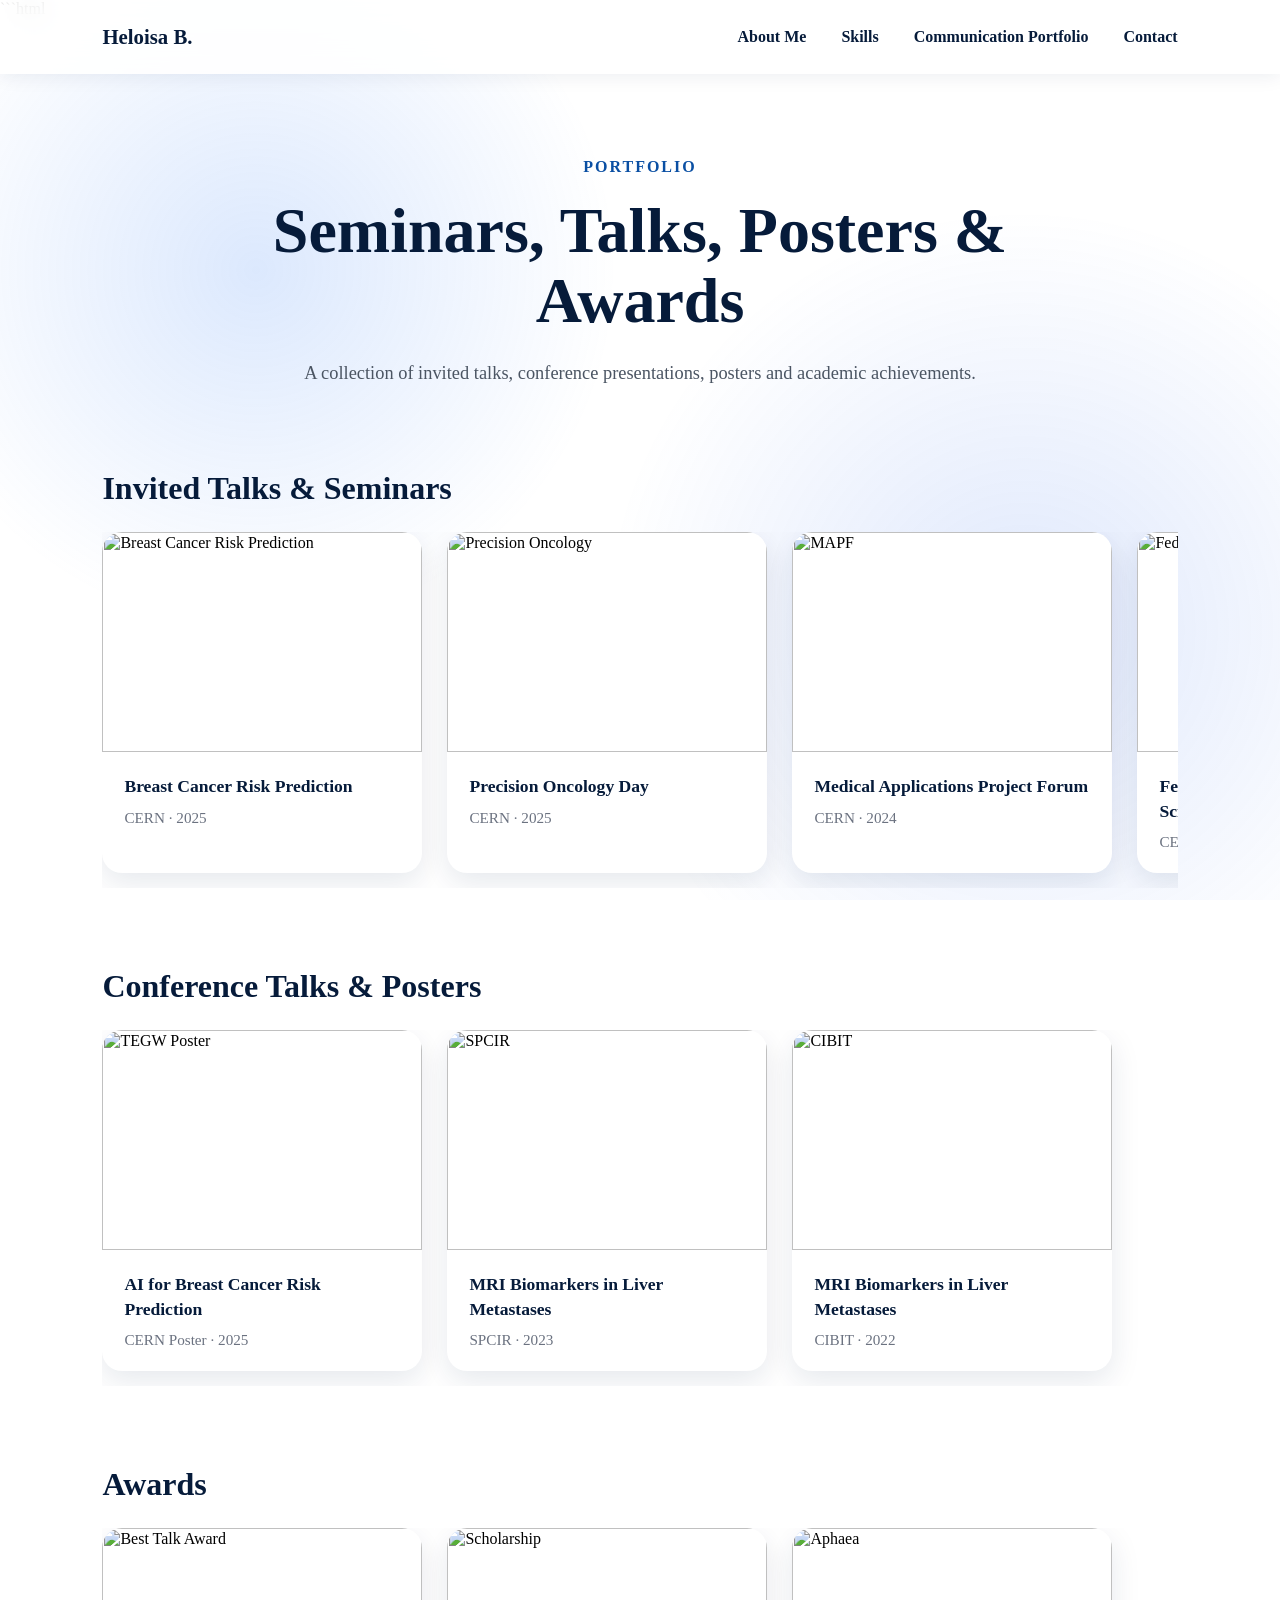
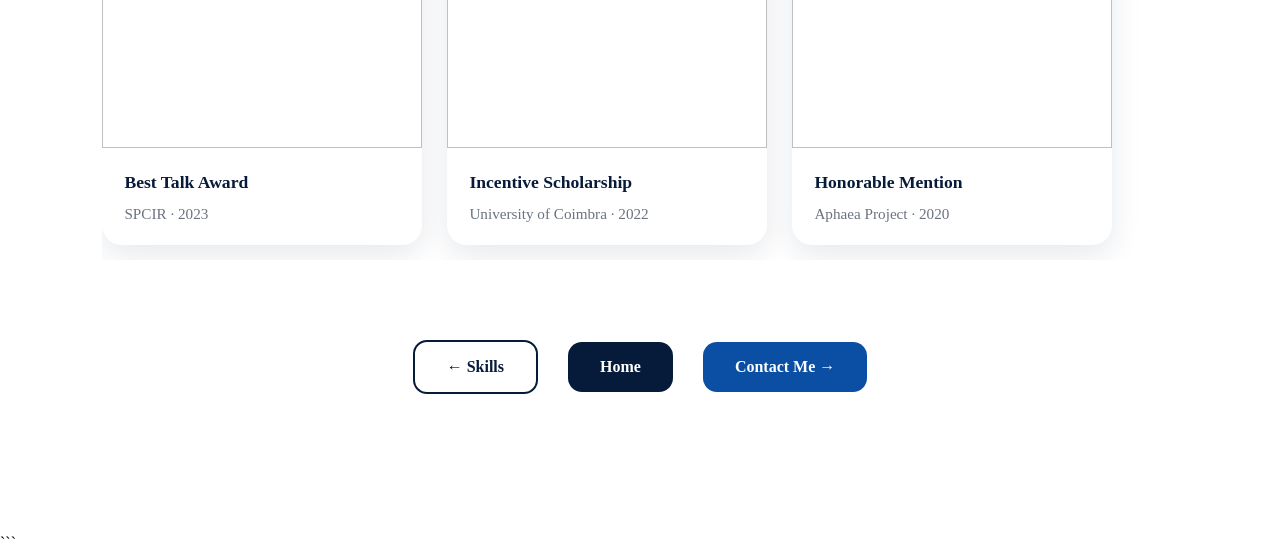
==== portfolio.html @ c159a64e "Add files via upload" ====
```html
<!DOCTYPE html>
<html lang="en">

<head>

    <meta charset="UTF-8">
    <meta name="viewport" content="width=device-width, initial-scale=1.0">

    <title>Portfolio | Heloisa B.</title>

    <link rel="stylesheet" href="css/style.css">

    <link rel="preconnect" href="https://fonts.googleapis.com">

    <link href="https://fonts.googleapis.com/css2?family=Inter:wght@300;400;500;600;700&display=swap"
        rel="stylesheet">

</head>

<body>

    <header>

        <div class="logo">
            <a href="index.html">Heloisa B.</a>
        </div>

        <nav>

            <ul>

                <li><a href="about.html">About Me</a></li>
                <li><a href="skills.html">Skills</a></li>
                <li><a href="portfolio.html">Communication Portfolio</a></li>
                <li><a href="contact.html">Contact</a></li>

            </ul>

        </nav>

    </header>

    <main class="portfolio-page">

        <!-- HERO -->

        <section class="portfolio-hero">

            <span>PORTFOLIO</span>

            <h1>
                Seminars, Talks, Posters & Awards
            </h1>

            <p>
                A collection of invited talks, conference presentations, posters and academic achievements.
            </p>

        </section>

        <!-- INVITED TALKS -->

        <section class="portfolio-row">

            <h2>Invited Talks & Seminars</h2>

            <div class="presentation-row">

                <a href="https://indico.cern.ch/event/1606396/"
                    target="_blank"
                    class="presentation-card">

                    <img src="images/portfolio/talk1.png"
                        alt="Breast Cancer Risk Prediction">

                    <div class="presentation-info">

                        <h3>
                            Breast Cancer Risk Prediction
                        </h3>

                        <p>
                            CERN · 2025
                        </p>

                    </div>

                </a>

                <a href="https://indico.cern.ch/event/1504090/"
                    target="_blank"
                    class="presentation-card">

                    <img src="images/portfolio/1.jpeg"
                        alt="Precision Oncology">

                    <div class="presentation-info">

                        <h3>
                            Precision Oncology Day
                        </h3>

                        <p>
                            CERN · 2025
                        </p>

                    </div>

                </a>

                <a href="#"
                    class="presentation-card">

                    <img src="images/cern3.jpg"
                        alt="MAPF">

                    <div class="presentation-info">

                        <h3>
                            Medical Applications Project Forum
                        </h3>

                        <p>
                            CERN · 2024
                        </p>

                    </div>

                </a>

                <a href="https://indico.cern.ch/event/1411952/#5-breast-cancer-screeing-with"
                    target="_blank"
                    class="presentation-card">

                    <img src="images/portfolio/1.jpeg"
                        alt="Federated Learning">

                    <div class="presentation-info">

                        <h3>
                            Federated Learning for BC Screening
                        </h3>

                        <p>
                            CERN · 2024
                        </p>

                    </div>

                </a>

                <a href="https://www.uc.pt/fctuc/dei/agenda-dei/talks-cern/"
                    target="_blank"
                    class="presentation-card">

                    <img src="images/portfolio/1.jpeg"
                        alt="FCTUC Talk">

                    <div class="presentation-info">

                        <h3>
                            AI Tool for Breast Cancer
                        </h3>

                        <p>
                            University of Coimbra · 2024
                        </p>

                    </div>

                </a>

            </div>

        </section>

        <!-- CONFERENCE TALKS -->

        <section class="portfolio-row">

            <h2>Conference Talks & Posters</h2>

            <div class="presentation-row">

                <a href="#"
                    class="presentation-card">

                    <img src="images/portfolio/1.jpeg"
                        alt="TEGW Poster">

                    <div class="presentation-info">

                        <h3>
                            AI for Breast Cancer Risk Prediction
                        </h3>

                        <p>
                            CERN Poster · 2025
                        </p>

                    </div>

                </a>

                <a href="https://trabalhos.spcir.com/trabalhos/comunicacoes"
                    target="_blank"
                    class="presentation-card">

                    <img src="images/portfolio/congresso1.JPG"
                        alt="SPCIR">

                    <div class="presentation-info">

                        <h3>
                            MRI Biomarkers in Liver Metastases
                        </h3>

                        <p>
                            SPCIR · 2023
                        </p>

                    </div>

                </a>

                <a href="https://www.diverselab-cibit.com/menu/outputs"
                    target="_blank"
                    class="presentation-card">

                    <img src="images/portfolio/cibit.png"
                        alt="CIBIT">

                    <div class="presentation-info">

                        <h3>
                            MRI Biomarkers in Liver Metastases
                        </h3>

                        <p>
                            CIBIT · 2022
                        </p>

                    </div>

                </a>

            </div>

        </section>

        <!-- AWARDS -->

        <section class="portfolio-row">

            <h2>Awards</h2>

            <div class="presentation-row">

                <div class="presentation-card">

                    <img src="images/portfolio/congresso1.JPG"
                        alt="Best Talk Award">

                    <div class="presentation-info">

                        <h3>
                            Best Talk Award
                        </h3>

                        <p>
                            SPCIR · 2023
                        </p>

                    </div>

                </div>

                <a href="https://www.uc.pt/en/academic-services/awards-scholarships-uc/incentive-masters-research/"
                    target="_blank"
                    class="presentation-card">

                    <img src="images/portfolio/uclogo.jpeg"
                        alt="Scholarship">

                    <div class="presentation-info">

                        <h3>
                            Incentive Scholarship
                        </h3>

                        <p>
                            University of Coimbra · 2022
                        </p>

                    </div>

                </a>

                <div class="presentation-card">

                    <img src="images/aphaea.gif"
                        alt="Aphaea">

                    <div class="presentation-info">

                        <h3>
                            Honorable Mention
                        </h3>

                        <p>
                            Aphaea Project · 2020
                        </p>

                    </div>

                </div>

            </div>

        </section>

        <!-- NAVIGATION -->

        <section class="page-navigation">

            <a href="skills.html" class="nav-btn secondary">
                ← Skills
            </a>
        
            <a href="index.html" class="nav-btn primary">
                Home
            </a>
        
            <a href="contact.html" class="nav-btn portfolio">
                Contact Me →
            </a>
        
        </section>

    </main>

</body>

</html>
```
---- css/style.css ----
*{
    margin:0;
    padding:0;
    box-sizing:border-box;
}

html{
    scroll-behavior:smooth;
}

body::before{
    content:"";
    position:fixed;
    inset:0;
    z-index:-1;

    background:
        radial-gradient(circle at 20% 30%, rgba(59,130,246,.18) 0%, transparent 30%),
        radial-gradient(circle at 80% 70%, rgba(37,99,235,.15) 0%, transparent 35%);

    animation:floatBackground 18s ease-in-out infinite alternate;
}

@keyframes floatBackground{
    from{
        transform:translateY(0) translateX(0);
    }
    to{
        transform:translateY(-40px) translateX(30px);
    }
}

/* HEADER */

header{
    display:flex;
    justify-content:space-between;
    align-items:center;
    padding:25px 8%;
    position:fixed;
    top:0;
    width:100%;
    background:rgba(255,255,255,.88);
    backdrop-filter:blur(14px);
    box-shadow:0 2px 18px rgba(8,37,77,.08);
    z-index:1000;
}

.logo{
    font-weight:700;
    font-size:1.3rem;
    color:#061B3A;
}

nav ul{
    display:flex;
    gap:35px;
    list-style:none;
}

nav a{
    text-decoration:none;
    color:#061B3A;
    font-weight:600;
    transition:.3s;
}

nav a:hover{
    color:#0A4FA3;
}

/* HERO */

.hero{
    min-height:100vh;
    display:flex;
    justify-content:center;
    align-items:center;
    text-align:center;
    padding:120px 8% 80px;
    background:transparent;
}

.hero-left{
    width:100%;
    max-width:1000px;
}

.hero h1{
    font-size:5rem;
    line-height:1.1;
    margin-bottom:25px;
    color:#061B3A;
}

.hero span{
    color:#0A4FA3;
}

.hero p{
    font-size:1.25rem;
    line-height:1.8;
    color:#4b5563;
    margin-bottom:35px;
    max-width:800px;
    margin-left:auto;
    margin-right:auto;
}

.buttons{
    display:flex;
    justify-content:center;
    gap:20px;
    flex-wrap:wrap;
}

.btn-primary{
    background:#061B3A;
    color:white;
    padding:16px 30px;
    border-radius:12px;
    text-decoration:none;
    transition:.3s;
}

.btn-primary:hover{
    background:#0A4FA3;
    transform:translateY(-3px);
}

.btn-secondary{
    border:2px solid #061B3A;
    padding:16px 30px;
    border-radius:12px;
    text-decoration:none;
    color:#061B3A;
    transition:.3s;
}

.btn-secondary:hover{
    background:#061B3A;
    color:white;
    transform:translateY(-3px);
}

/* WHAT I DO */

.what-i-do{
    text-align:center;
    padding:120px 20px 90px;
    background:transparent;
}

.what-i-do span{
    color:#0A4FA3;
    font-weight:700;
    letter-spacing:2px;
}

.what-i-do h2{
    margin-top:15px;
    font-size:3rem;
    color:#061B3A;
}

.what-i-do p{
    margin-top:20px;
    max-width:700px;
    margin-left:auto;
    margin-right:auto;
    color:#4b5563;
    line-height:1.8;
}

/* PORTFOLIO */

.portfolio-preview{
    padding:100px 8%;
    background:transparent;
}

.portfolio-preview h2{
    text-align:center;
    margin-bottom:50px;
    color:#061B3A;
    font-size:2.5rem;
}

.portfolio-grid{
    display:grid;
    grid-template-columns:repeat(3,1fr);
    gap:30px;
}
.portfolio-card{
    background:white;
    border-radius:18px;
    overflow:hidden;
    box-shadow:0 10px 30px rgba(8,37,77,.10);
    transition:.3s;
}

.portfolio-card:hover{
    transform:translateY(-8px);
    box-shadow:0 20px 50px rgba(8,37,77,.18);
}

.portfolio-card img{
    width:100%;
    height:220px;
    object-fit:cover;
}

.portfolio-content{
    padding:25px;
}

.portfolio-content h3{
    margin-bottom:10px;
    color:#061B3A;
}

.portfolio-content p{
    color:#555;
    line-height:1.6;
    margin-bottom:20px;
}

.portfolio-content a{
    color:#0A4FA3;
    font-weight:700;
    text-decoration:none;
}

/* OLD QUICK LINKS */

.quick-links{
    display:none;
}

/* RESPONSIVE */

@media(max-width:1000px){

    .hero h1{
        font-size:3.8rem;
    }

    .hero p{
        font-size:1.1rem;
    }

    .portfolio-grid{
        grid-template-columns:repeat(2,1fr);
    }
}

@media(max-width:650px){

    header{
        flex-direction:column;
        gap:18px;
    }

    nav ul{
        gap:18px;
        flex-wrap:wrap;
        justify-content:center;
    }

    .hero h1{
        font-size:2.8rem;
    }

    .hero p{
        font-size:1rem;
    }

    .buttons{
        flex-direction:column;
        align-items:center;
    }

    .portfolio-grid{
        grid-template-columns:1fr;
    }
}

/* ABOUT PAGE */

.about-page{
    padding:140px 8% 100px;
    min-height:100vh;
}

.about-hero{
    display:flex;
    align-items:center;
    justify-content:center;
    gap:60px;
    max-width:1200px;
    margin:0 auto 80px;
}

.about-intro{
    flex:1;
}

.about-photo{
    flex-shrink:0;
}

.about-photo img{
    width:320px;
    height:320px;
    object-fit:cover;
    border-radius:30px;

    box-shadow:
        0 20px 50px rgba(8,37,77,.15),
        0 0 0 8px rgba(255,255,255,.4);
}

.about-hero span{
    color:#0A4FA3;
    font-weight:700;
    letter-spacing:2px;
}

.about-hero h1{
    font-size:4rem;
    line-height:1.1;
    margin:20px 0;
    color:#061B3A;
}

.about-hero p{
    font-size:1.2rem;
    line-height:1.8;
    color:#4b5563;
}

.cv-section{
    max-width:1100px;
    margin:0 auto;
    display:flex;
    flex-direction:column;
    gap:35px;
}

.cv-block{
    background:rgba(255,255,255,.82);
    backdrop-filter:blur(14px);
    border:1px solid rgba(255,255,255,.65);
    border-radius:24px;
    padding:40px;
    box-shadow:0 20px 50px rgba(8,37,77,.10);
}

.cv-block h2{
    font-size:2rem;
    color:#061B3A;
    margin-bottom:25px;
}

.cv-block p{
    color:#4b5563;
    line-height:1.8;
    margin-bottom:12px;
}

.cv-item{
    padding-top:25px;
    margin-top:25px;
    border-top:1px solid rgba(6,27,58,.12);
}

.cv-item:first-of-type{
    padding-top:0;
    margin-top:0;
    border-top:none;
}

.cv-item-header{
    display:flex;
    justify-content:space-between;
    gap:20px;
    align-items:flex-start;
    margin-bottom:12px;
}

.cv-item-header h3{
    color:#061B3A;
    font-size:1.35rem;
}

.cv-item-header span{
    color:#0A4FA3;
    font-weight:700;
    white-space:nowrap;
}

.cv-item ul{
    margin-top:15px;
    padding-left:22px;
}

.cv-item li{
    color:#4b5563;
    line-height:1.8;
    margin-bottom:8px;
}

/* ABOUT RESPONSIVE */

@media(max-width:800px){

    .about-hero h1{
        font-size:2.8rem;
    }

    .cv-block{
        padding:28px;
    }

    .cv-item-header{
        flex-direction:column;
        gap:6px;
    }
}

.logo a{
    text-decoration:none;
    color:#061B3A;
    font-weight:700;
    font-size:1.3rem;
    transition:.3s;
}

.logo a:hover{
    color:#0A4FA3;
}

/* EXPERIENCE & EDUCATION LINKS */

.career-navigation{
    display:grid;
    grid-template-columns:repeat(2,1fr);
    gap:30px;
    max-width:1100px;
    margin:50px auto 0;
}

.career-card{
    background:rgba(255,255,255,.82);
    backdrop-filter:blur(14px);
    border:1px solid rgba(255,255,255,.65);
    border-radius:24px;
    padding:35px;
    text-decoration:none;
    color:inherit;
    box-shadow:0 20px 50px rgba(8,37,77,.10);
    transition:.3s;
}

.career-card:hover{
    transform:translateY(-8px);
    box-shadow:0 30px 60px rgba(8,37,77,.18);
}

.career-card h3{
    color:#061B3A;
    font-size:1.7rem;
    margin-bottom:12px;
}

.career-card p{
    color:#4b5563;
    line-height:1.8;
    margin-bottom:25px;
}

.career-card span{
    color:#0A4FA3;
    font-weight:700;
}

/* RESPONSIVE */

@media(max-width:800px){
    .career-navigation{
        grid-template-columns:1fr;
    }
}

/* EXPERIENCE PAGE */

.experience-page{
    padding:140px 8% 100px;
}

.experience-hero{
    max-width:1100px;
    margin:0 auto 80px;
    text-align:center;
}

.experience-hero img{
    width:100%;
    height:420px;
    object-fit:cover;

    border-radius:30px;

    box-shadow:
        0 20px 50px rgba(8,37,77,.15);
}

.experience-hero h1{
    margin-top:35px;
    font-size:4rem;
    color:#061B3A;
}

.experience-hero p{
    margin-top:20px;
    font-size:1.2rem;
    color:#4b5563;
    line-height:1.8;
    max-width:800px;
    margin-left:auto;
    margin-right:auto;
}

/* PAGE NAVIGATION */

.page-navigation{
    display:flex;
    justify-content:center;
    align-items:center;
    gap:20px;
    margin:80px auto 40px;
    flex-wrap:wrap;
}

.nav-btn{
    padding:16px 32px;
    border-radius:14px;
    text-decoration:none;
    font-weight:600;
    transition:.3s;
}

/* ABOUT */

.nav-btn.secondary{
    border:2px solid #061B3A;
    color:#061B3A;
    background:white;
}

.nav-btn.secondary:hover{
    background:#061B3A;
    color:white;
    transform:translateY(-3px);
}

/* PORTFOLIO */

.nav-btn.portfolio{
    background:#0A4FA3;
    color:white;
}

.nav-btn.portfolio:hover{
    background:#2563eb;
    transform:translateY(-3px);
}

/* HOME */

.nav-btn.primary{
    background:#061B3A;
    color:white;
}

.nav-btn.primary:hover{
    background:#0A4FA3;
    transform:translateY(-3px);
}
.page-navigation{
    display:flex;
    justify-content:center;
    align-items:center;
    gap:30px;
    margin:80px auto 40px;
    flex-wrap:wrap;
}
/* SKILLS PAGE */

.skills-page{
    padding:140px 8% 100px;
    min-height:100vh;
}

.skills-hero{
    text-align:center;
    max-width:950px;
    margin:0 auto 80px;
}

.skills-hero span{
    color:#0A4FA3;
    font-weight:700;
    letter-spacing:2px;
}

.skills-hero h1{
    font-size:4rem;
    line-height:1.1;
    margin:20px 0;
    color:#061B3A;
}

.skills-hero p{
    font-size:1.2rem;
    line-height:1.8;
    color:#4b5563;
}

.skills-overview{
    max-width:1200px;
    margin:0 auto 70px;
    display:grid;
    grid-template-columns:repeat(3,1fr);
    gap:35px;
}

.skill-column{
    background:rgba(255,255,255,.72);
    backdrop-filter:blur(14px);
    border:1px solid rgba(255,255,255,.65);
    border-radius:28px;
    padding:35px;
    box-shadow:0 20px 50px rgba(8,37,77,.10);
}

.skill-icon{
    width:95px;
    height:95px;
    border-radius:50%;
    background:rgba(124,58,237,.10);
    display:flex;
    align-items:center;
    justify-content:center;
    font-size:2.8rem;
    margin-bottom:25px;
}

.skill-column h2{
    color:#7c3aed;
    font-size:1.25rem;
    letter-spacing:1.5px;
    text-transform:uppercase;
    margin-bottom:20px;
}

.skill-column ul{
    padding-left:20px;
}

.skill-column li{
    color:#4b5563;
    line-height:1.9;
    margin-bottom:8px;
}

.skill-tags{
    display:flex;
    flex-wrap:wrap;
    gap:12px;
    margin-top:20px;
}

.skill-tags span{
    background:#edf4ff;
    color:#061B3A;
    padding:11px 17px;
    border-radius:999px;
    font-size:.95rem;
    font-weight:600;
    border:1px solid rgba(10,79,163,.15);
}

/* SKILLS RESPONSIVE */

@media(max-width:1000px){
    .skills-overview{
        grid-template-columns:1fr;
    }

    .skills-hero h1{
        font-size:3rem;
    }
}

@media(max-width:650px){
    .skills-hero h1{
        font-size:2.4rem;
    }

    .skill-column{
        padding:28px;
    }
}

/* SKILLS PAGE */

.skills-page{
    padding:140px 8% 100px;
    min-height:100vh;
}

.skills-hero{
    text-align:center;
    max-width:900px;
    margin:0 auto 80px;
}

.skills-hero span{
    color:#7c3aed;
    font-weight:700;
    letter-spacing:2px;
}

.skills-hero h1{
    font-size:4rem;
    color:#061B3A;
    margin:20px 0;
    line-height:1.1;
}

.skills-hero p{
    color:#4b5563;
    line-height:1.8;
    font-size:1.15rem;
}

/* TOP SKILLS CARDS */

.skills-overview{
    display:grid;
    grid-template-columns:repeat(4,1fr);
    gap:30px;
    margin-bottom:60px;
}

.skill-column{
    background:rgba(255,255,255,.82);
    backdrop-filter:blur(14px);
    border-radius:24px;
    padding:35px;
    box-shadow:0 20px 50px rgba(8,37,77,.10);
}

.skill-icon{
    width:90px;
    height:90px;
    border-radius:50%;
    background:rgba(124,58,237,.10);

    display:flex;
    align-items:center;
    justify-content:center;

    font-size:2.5rem;

    margin-bottom:20px;
}

.skill-column h2{
    color:#7c3aed;
    text-transform:uppercase;
    letter-spacing:1px;
    font-size:1.1rem;
    margin-bottom:20px;
}

.skill-column ul{
    padding-left:18px;
}

.skill-column li{
    color:#4b5563;
    margin-bottom:10px;
    line-height:1.7;
}

/* TOOLS GRID */

.tools-grid{
    display:flex;
    flex-wrap:wrap;
    justify-content:center;
    align-items:center;
    gap:30px;
    margin-top:25px;
}

.tools-grid img{
    height:70px;
    width:auto;
    transition:.3s;
}

.tools-grid img:hover{
    transform:translateY(-5px) scale(1.05);
}

/* LANGUAGE BARS */

.language-skills{
    margin-top:20px;
}

.language-item{
    margin-bottom:30px;
}

.language-header{
    display:flex;
    justify-content:space-between;
    align-items:center;
    margin-bottom:10px;

    font-weight:600;
    color:#061B3A;
}

.progress-bar{
    width:100%;
    height:8px;
    background:#e5e7eb;
    border-radius:999px;
    overflow:hidden;
}

.progress-fill{
    height:100%;
    background:#7c3aed;
    border-radius:999px;
}

/* CV BLOCKS */

.cv-block{
    background:rgba(255,255,255,.82);
    backdrop-filter:blur(14px);
    border-radius:24px;
    padding:40px;
    box-shadow:0 20px 50px rgba(8,37,77,.10);
}

.cv-block h2{
    color:#061B3A;
    font-size:2rem;
    margin-bottom:25px;
}

/* RESPONSIVE */

@media(max-width:1200px){

    .skills-overview{
        grid-template-columns:repeat(2,1fr);
    }

}

@media(max-width:800px){

    .skills-hero h1{
        font-size:2.8rem;
    }

    .skills-overview{
        grid-template-columns:1fr;
    }

    .cv-block{
        padding:28px;
    }

    .tools-grid img{
        height:55px;
    }

}

@media(max-width:600px){

    .skills-hero h1{
        font-size:2.3rem;
    }

    .language-header{
        font-size:.95rem;
    }

}

.portfolio-content ul{
    margin-top:15px;
    padding-left:20px;
}

.portfolio-content li{
    margin-bottom:10px;
    color:#4b5563;
    line-height:1.6;
}

/* =========================
   PORTFOLIO PAGE
========================= */

.portfolio-page{
    padding:140px 8% 100px;
    min-height:100vh;
}

.portfolio-hero{
    text-align:center;
    max-width:900px;
    margin:0 auto 80px;
}

.portfolio-hero span{
    color:#0A4FA3;
    font-weight:700;
    letter-spacing:2px;
}

.portfolio-hero h1{
    font-size:4rem;
    color:#061B3A;
    margin:20px 0;
    line-height:1.1;
}

.portfolio-hero p{
    font-size:1.15rem;
    line-height:1.8;
    color:#4b5563;
}

/* SECTIONS */

.portfolio-row{
    margin-bottom:80px;
}

.portfolio-row h2{
    color:#061B3A;
    font-size:2rem;
    margin-bottom:25px;
}

/* HORIZONTAL SCROLL */

.presentation-row{

    display:flex;
    gap:25px;

    overflow-x:auto;

    padding-bottom:15px;

    scroll-behavior:smooth;
}

.presentation-row::-webkit-scrollbar{
    height:8px;
}

.presentation-row::-webkit-scrollbar-track{
    background:#e5e7eb;
    border-radius:999px;
}

.presentation-row::-webkit-scrollbar-thumb{
    background:#94a3b8;
    border-radius:999px;
}

/* CARD */

.presentation-card{

    min-width:320px;
    max-width:320px;

    background:white;

    border-radius:20px;

    overflow:hidden;

    text-decoration:none;
    color:inherit;

    box-shadow:
        0 10px 30px rgba(8,37,77,.10);

    transition:.3s;
}

.presentation-card:hover{

    transform:translateY(-8px);

    box-shadow:
        0 20px 50px rgba(8,37,77,.18);
}

.presentation-card img{

    width:100%;
    height:220px;

    object-fit:cover;

    display:block;
}

.presentation-info{
    padding:22px;
}

.presentation-info h3{
    color:#061B3A;
    font-size:1.1rem;
    margin-bottom:10px;
    line-height:1.4;
}

.presentation-info p{
    color:#6b7280;
    font-size:.95rem;
}

/* RESPONSIVE */

@media(max-width:800px){

    .portfolio-hero h1{
        font-size:2.8rem;
    }

    .presentation-card{
        min-width:280px;
        max-width:280px;
    }

    .presentation-card img{
        height:180px;
    }
}

.contact {
    min-height: calc(100vh - 100px);
    display: flex;
    justify-content: center;
    align-items: center;
    padding: 4rem 2rem;
}

.contact-content {
    text-align: center;
}

.contact-photo {
    width: 220px;
    height: 220px;
    object-fit: cover;
    border-radius: 50%;
    margin-bottom: 2rem;
}

.contact-content h1 {
    font-size: 4rem;
    font-weight: 600;
    margin-bottom: 1rem;
}

.contact-email {
    font-size: 1.2rem;
    color: #111;
    text-decoration: none;
    border-bottom: 1px solid transparent;
    transition: 0.3s;
}

.contact-email:hover {
    border-bottom: 1px solid #111;
}
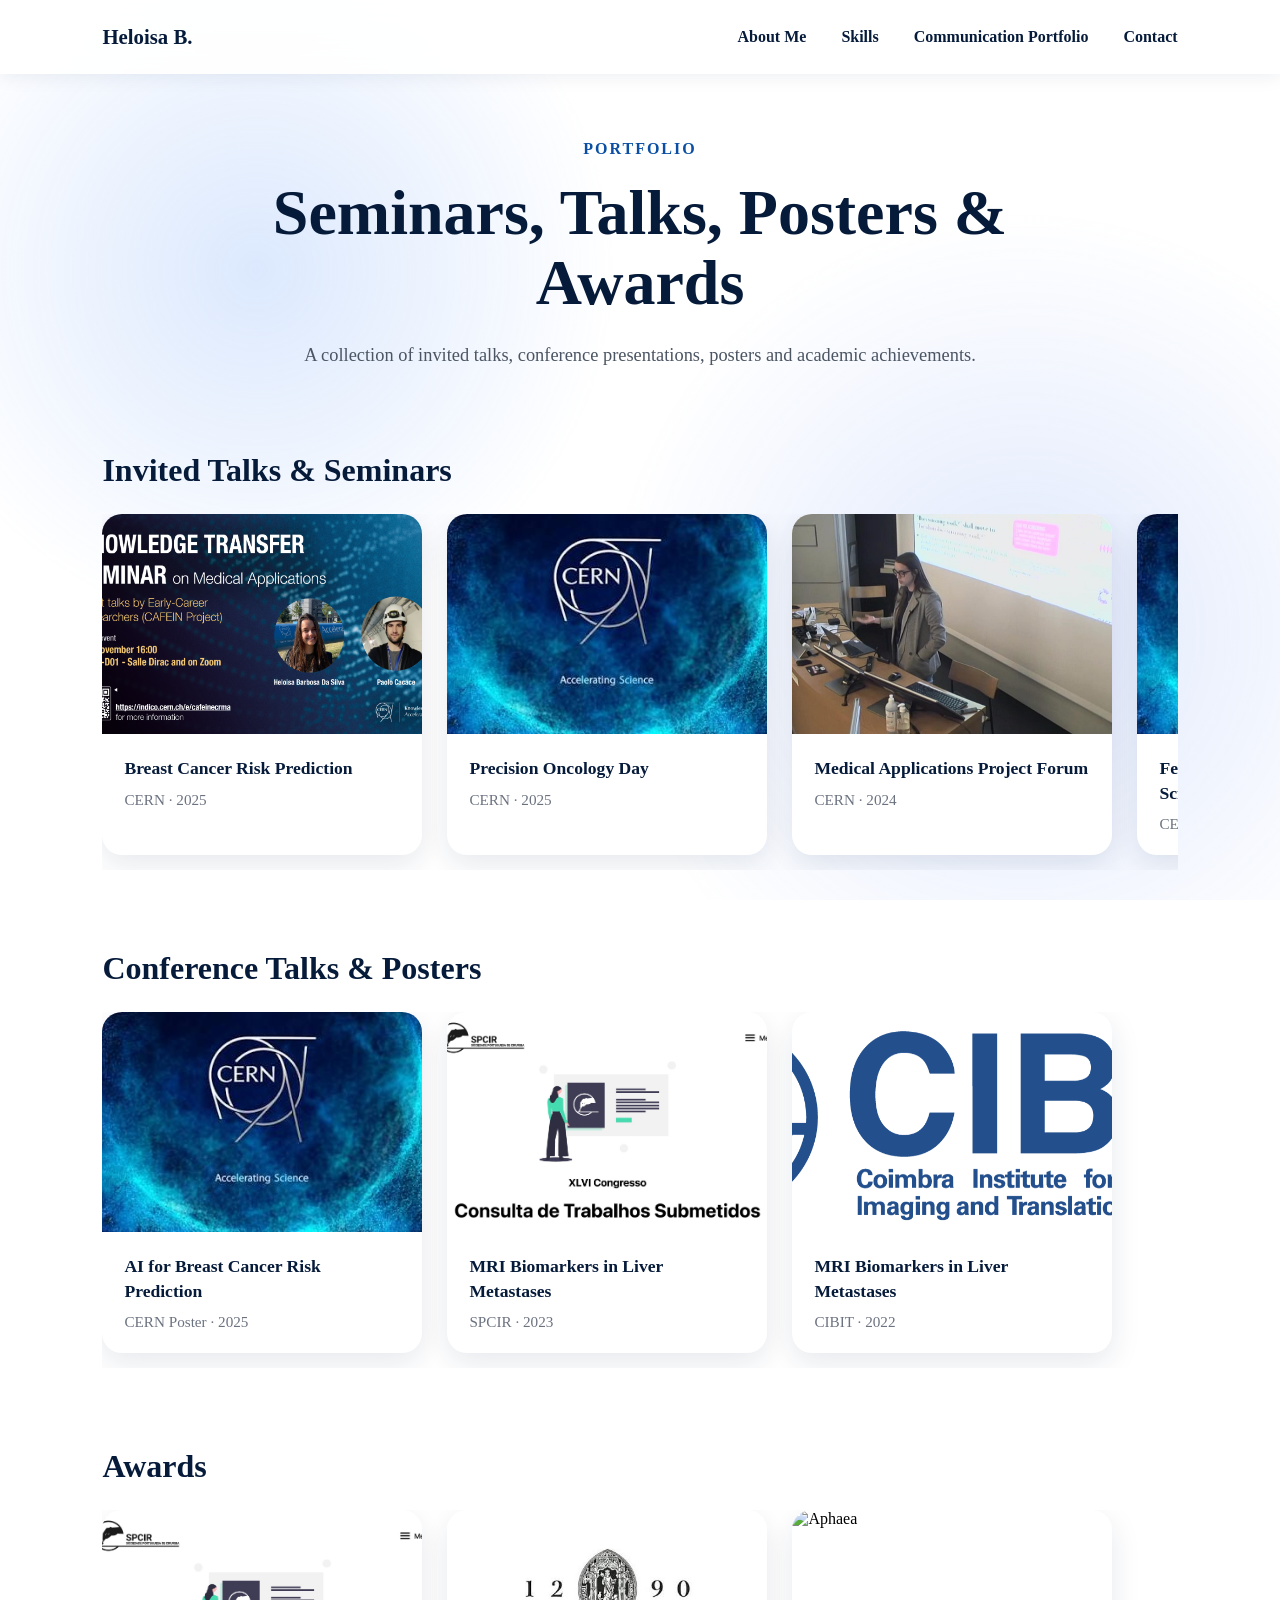
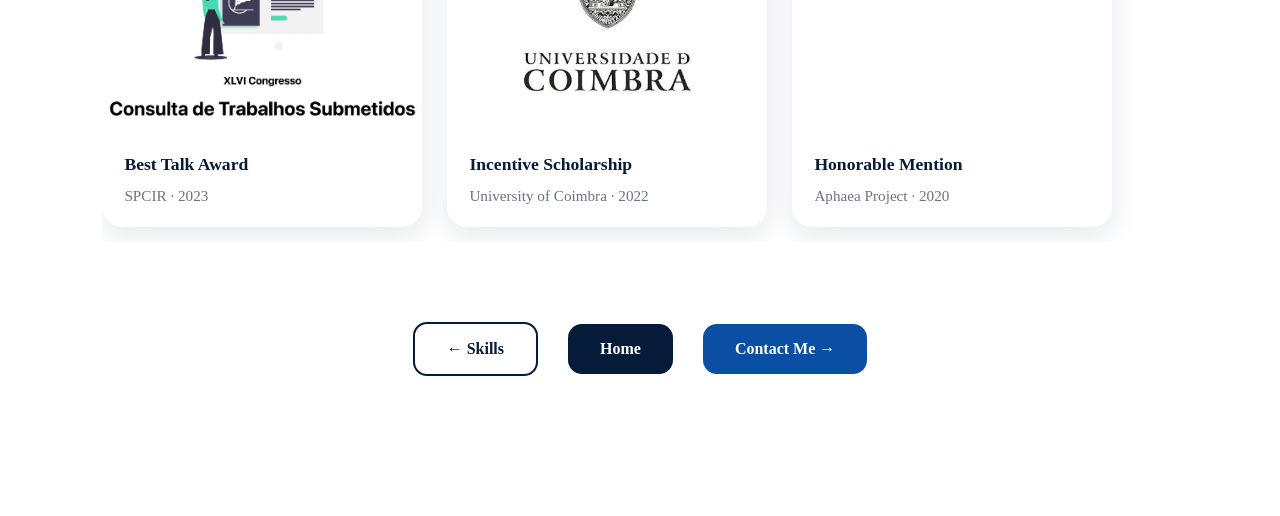
==== commit 984c79b7: "Update portfolio.html" ====
--- a/portfolio.html
+++ b/portfolio.html
@@ -1,4 +1,3 @@
-```html
 <!DOCTYPE html>
 <html lang="en">
 
@@ -343,4 +342,4 @@
 </body>
 
 </html>
-```
+
